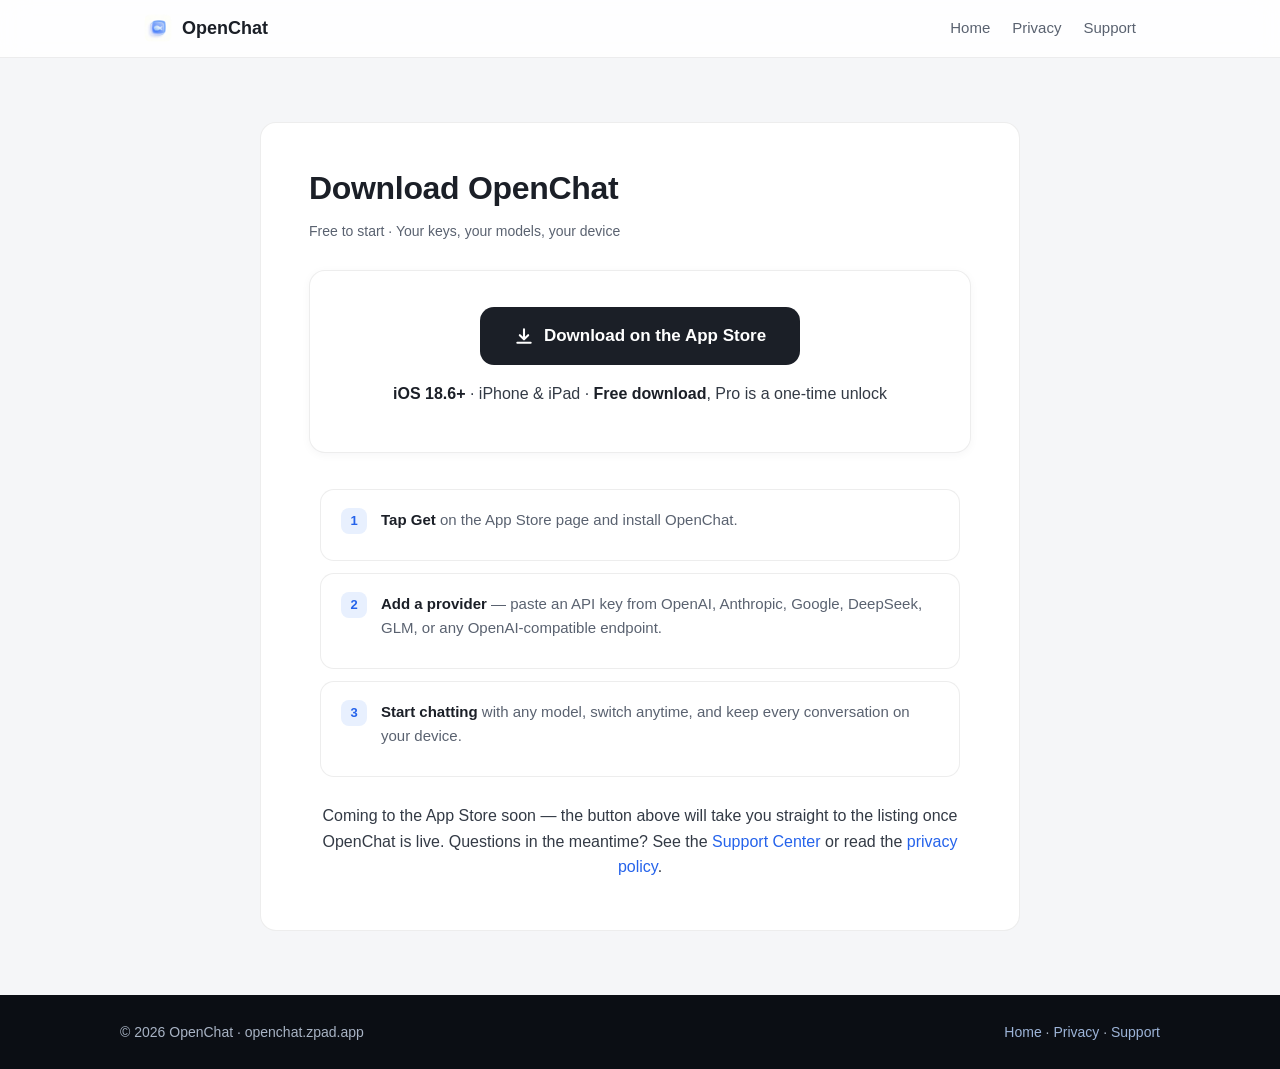
==== download.html @ de537dbe "feat: App Store download flow mirroring zpad.app - download.html: App Store download page (requireme" ====
<!DOCTYPE html>
<html lang="en">
<head>
  <meta charset="UTF-8">
  <meta name="viewport" content="width=device-width, initial-scale=1.0">
  <title>Download OpenChat — Get it on the App Store</title>
  <meta name="description" content="Download OpenChat for iPhone and iPad from the App Store. Free to start with your own API key; OpenChat Pro is an optional one-time unlock.">
  <link rel="icon" type="image/png" href="assets/icon.png">
  <link rel="apple-touch-icon" href="assets/icon.png">
  <link rel="stylesheet" href="styles.css">
  <style>
    .dl-card {
      background: var(--card);
      border: 1px solid rgba(0, 0, 0, 0.07);
      border-radius: var(--radius);
      padding: 36px 28px;
      display: flex; flex-direction: column; align-items: center; text-align: center; gap: 16px;
      box-shadow: 0 2px 10px rgba(15, 23, 42, 0.04);
      margin-bottom: 36px;
    }
    .dl-btn {
      display: inline-flex; align-items: center; gap: 10px;
      background: var(--ink); color: #fff;
      padding: 15px 34px; border-radius: 14px;
      font-weight: 700; font-size: 17px; text-decoration: none;
      transition: transform .15s ease, box-shadow .15s ease;
    }
    .dl-btn:hover { transform: translateY(-2px); box-shadow: 0 12px 28px rgba(15, 23, 42, .25); text-decoration: none; }
    .dl-meta { font-size: 13.5px; color: var(--ink-soft); }
    .dl-meta strong { color: var(--ink); }
    .dl-steps { display: grid; gap: 12px; max-width: 640px; margin: 0 auto; }
    .dl-step {
      display: flex; gap: 14px; align-items: flex-start;
      background: #fff; border: 1px solid rgba(0, 0, 0, 0.07); border-radius: 14px; padding: 18px 20px;
    }
    .dl-step-n {
      flex: none; width: 26px; height: 26px; border-radius: 8px;
      background: #e8f0fe; color: var(--accent-deep);
      display: flex; align-items: center; justify-content: center;
      font-size: 13px; font-weight: 700;
    }
    .dl-step p { font-size: 15px; color: var(--ink-soft); }
    .dl-step strong { color: var(--ink); }
    .dl-note { max-width: 640px; margin: 26px auto 0; font-size: 13.5px; color: var(--ink-soft); text-align: center; }
    .dl-note a { color: var(--accent-deep); }
  </style>
</head>
<body>
  <header class="nav">
    <div class="nav-inner">
      <a class="brand" href="/">
        <img src="assets/icon.png" alt="OpenChat icon" class="brand-icon">
        <span>OpenChat</span>
      </a>
      <nav>
        <a href="index.html">Home</a>
        <a href="privacy.html">Privacy</a>
        <a href="support.html">Support</a>
      </nav>
    </div>
  </header>

  <main class="legal">
    <div class="legal-inner">
      <h1>Download OpenChat</h1>
      <p class="meta">Free to start · Your keys, your models, your device</p>

      <div class="dl-card">
        <a class="dl-btn" href="get.html">
          <svg fill="none" stroke="currentColor" viewBox="0 0 24 24" width="20" height="20"><path stroke-linecap="round" stroke-linejoin="round" stroke-width="2.5" d="M12 4v12m0 0l-5-5m5 5l5-5M4 20h16"/></svg>
          Download on the App Store
        </a>
        <p class="dl-meta"><strong>iOS 18.6+</strong> · iPhone &amp; iPad · <strong>Free download</strong>, Pro is a one-time unlock</p>
      </div>

      <div class="dl-steps">
        <div class="dl-step"><span class="dl-step-n">1</span><p><strong>Tap Get</strong> on the App Store page and install OpenChat.</p></div>
        <div class="dl-step"><span class="dl-step-n">2</span><p><strong>Add a provider</strong> — paste an API key from OpenAI, Anthropic, Google, DeepSeek, GLM, or any OpenAI-compatible endpoint.</p></div>
        <div class="dl-step"><span class="dl-step-n">3</span><p><strong>Start chatting</strong> with any model, switch anytime, and keep every conversation on your device.</p></div>
      </div>

      <p class="dl-note">Coming to the App Store soon — the button above will take you straight to the listing once OpenChat is live. Questions in the meantime? See the <a href="support.html">Support Center</a> or read the <a href="privacy.html">privacy policy</a>.</p>
    </div>
  </main>

  <footer class="footer">
    <div class="footer-inner">
      <span>© 2026 OpenChat · openchat.zpad.app</span>
      <span><a href="index.html">Home</a> · <a href="privacy.html">Privacy</a> · <a href="support.html">Support</a></span>
    </div>
  </footer>
</body>
</html>
---- styles.css ----
:root {
  --bg: #0b0e14;
  --bg-soft: #f5f6f8;
  --card: #ffffff;
  --ink: #1b1f27;
  --ink-soft: #5a6270;
  --accent: #3b82f6;
  --accent-deep: #2563eb;
  --hero-ink: #f4f6fa;
  --hero-soft: #a8b3c4;
  --radius: 16px;
  --max: 1040px;
}

* { margin: 0; padding: 0; box-sizing: border-box; }

html { scroll-behavior: smooth; }

body {
  font-family: -apple-system, BlinkMacSystemFont, "SF Pro Text", "Segoe UI", Roboto, Helvetica, Arial, sans-serif;
  color: var(--ink);
  background: var(--bg-soft);
  line-height: 1.6;
  -webkit-font-smoothing: antialiased;
}

a { color: var(--accent-deep); text-decoration: none; }
a:hover { text-decoration: underline; }

/* Nav */
.nav {
  position: sticky;
  top: 0;
  z-index: 10;
  background: rgba(255, 255, 255, 0.86);
  backdrop-filter: saturate(180%) blur(14px);
  border-bottom: 1px solid rgba(0, 0, 0, 0.07);
}
.nav-inner {
  max-width: var(--max);
  margin: 0 auto;
  padding: 14px 24px;
  display: flex;
  align-items: center;
  justify-content: space-between;
}
.brand {
  display: flex;
  align-items: center;
  gap: 10px;
  font-weight: 700;
  font-size: 18px;
  color: var(--ink);
}
.brand:hover { text-decoration: none; }
.brand-icon { width: 28px; height: 28px; border-radius: 7px; }
.nav nav { display: flex; gap: 22px; }
.nav nav a { color: var(--ink-soft); font-weight: 500; font-size: 15px; }
.nav nav a:hover { color: var(--ink); text-decoration: none; }

/* Hero */
.hero {
  background:
    radial-gradient(1200px 500px at 70% -10%, rgba(59, 130, 246, 0.28), transparent 60%),
    radial-gradient(900px 420px at 15% 110%, rgba(139, 92, 246, 0.20), transparent 55%),
    var(--bg);
  color: var(--hero-ink);
  padding: 96px 24px 88px;
  text-align: center;
}
.hero-inner { max-width: 720px; margin: 0 auto; }
.hero-icon {
  border-radius: 26px;
  box-shadow: 0 24px 60px rgba(59, 130, 246, 0.35);
  margin-bottom: 28px;
}
.hero h1 {
  font-size: clamp(38px, 6.5vw, 64px);
  line-height: 1.08;
  letter-spacing: -0.02em;
  font-weight: 800;
}
.hero h1 .accent {
  background: linear-gradient(90deg, #60a5fa, #a78bfa);
  -webkit-background-clip: text;
  background-clip: text;
  color: transparent;
}
.hero .sub {
  margin: 22px auto 0;
  max-width: 560px;
  font-size: 18px;
  color: var(--hero-soft);
}
.cta-row { margin-top: 30px; }
.cta-soon {
  display: inline-block;
  padding: 12px 26px;
  border-radius: 999px;
  background: rgba(255, 255, 255, 0.10);
  border: 1px solid rgba(255, 255, 255, 0.22);
  color: var(--hero-ink);
  font-weight: 600;
  font-size: 15px;
}
.hero-points {
  list-style: none;
  display: flex;
  flex-wrap: wrap;
  justify-content: center;
  gap: 10px 26px;
  margin-top: 30px;
  color: var(--hero-soft);
  font-size: 14px;
}
.hero-points li::before { content: "✓ "; color: #60a5fa; font-weight: 700; }

/* Sections */
.section { padding: 76px 24px; }
.section-inner { max-width: var(--max); margin: 0 auto; }
.section h2 {
  font-size: clamp(28px, 4vw, 38px);
  letter-spacing: -0.01em;
  margin-bottom: 36px;
  text-align: center;
}
.section-alt { background: #ffffff; border-top: 1px solid rgba(0,0,0,0.05); border-bottom: 1px solid rgba(0,0,0,0.05); }

/* Feature grid */
.grid {
  display: grid;
  grid-template-columns: repeat(auto-fit, minmax(280px, 1fr));
  gap: 20px;
}
.card {
  background: var(--card);
  border: 1px solid rgba(0, 0, 0, 0.07);
  border-radius: var(--radius);
  padding: 26px 24px;
  box-shadow: 0 2px 10px rgba(15, 23, 42, 0.04);
}
.card-icon { font-size: 28px; margin-bottom: 12px; }
.card h3 { font-size: 18px; margin-bottom: 8px; }
.card p { color: var(--ink-soft); font-size: 15px; }

/* Steps / prose */
.prose { max-width: 720px; }
.steps { margin: 0 0 18px 22px; }
.steps li { margin-bottom: 10px; }

.footer-cta { text-align: center; }
.footer-cta p { color: var(--ink-soft); }

/* Footer */
.footer {
  background: var(--bg);
  color: var(--hero-soft);
  padding: 26px 24px;
  font-size: 14px;
}
.footer-inner {
  max-width: var(--max);
  margin: 0 auto;
  display: flex;
  justify-content: space-between;
  flex-wrap: wrap;
  gap: 8px;
}
.footer a { color: #9db4d8; }

/* Legal pages */
.legal { padding: 64px 24px; }
.legal-inner { max-width: 760px; margin: 0 auto; background: #fff; border: 1px solid rgba(0,0,0,0.07); border-radius: var(--radius); padding: 40px clamp(20px, 5vw, 48px); }
.legal h1 { font-size: 32px; margin-bottom: 6px; letter-spacing: -0.01em; }
.legal .meta { color: var(--ink-soft); font-size: 14px; margin-bottom: 28px; }
.legal h2 { font-size: 20px; margin: 30px 0 10px; }
.legal p, .legal li { color: #333a45; font-size: 16px; margin-bottom: 10px; }
.legal ul { margin: 0 0 10px 22px; }

@media (max-width: 640px) {
  .nav nav { gap: 14px; }
  .hero { padding: 64px 20px 60px; }
  .section { padding: 56px 20px; }
}

/* CTA as link */
a.cta-link { text-decoration: none; }
a.cta-link:hover {
  background: rgba(255, 255, 255, 0.18);
  border-color: rgba(255, 255, 255, 0.35);
}
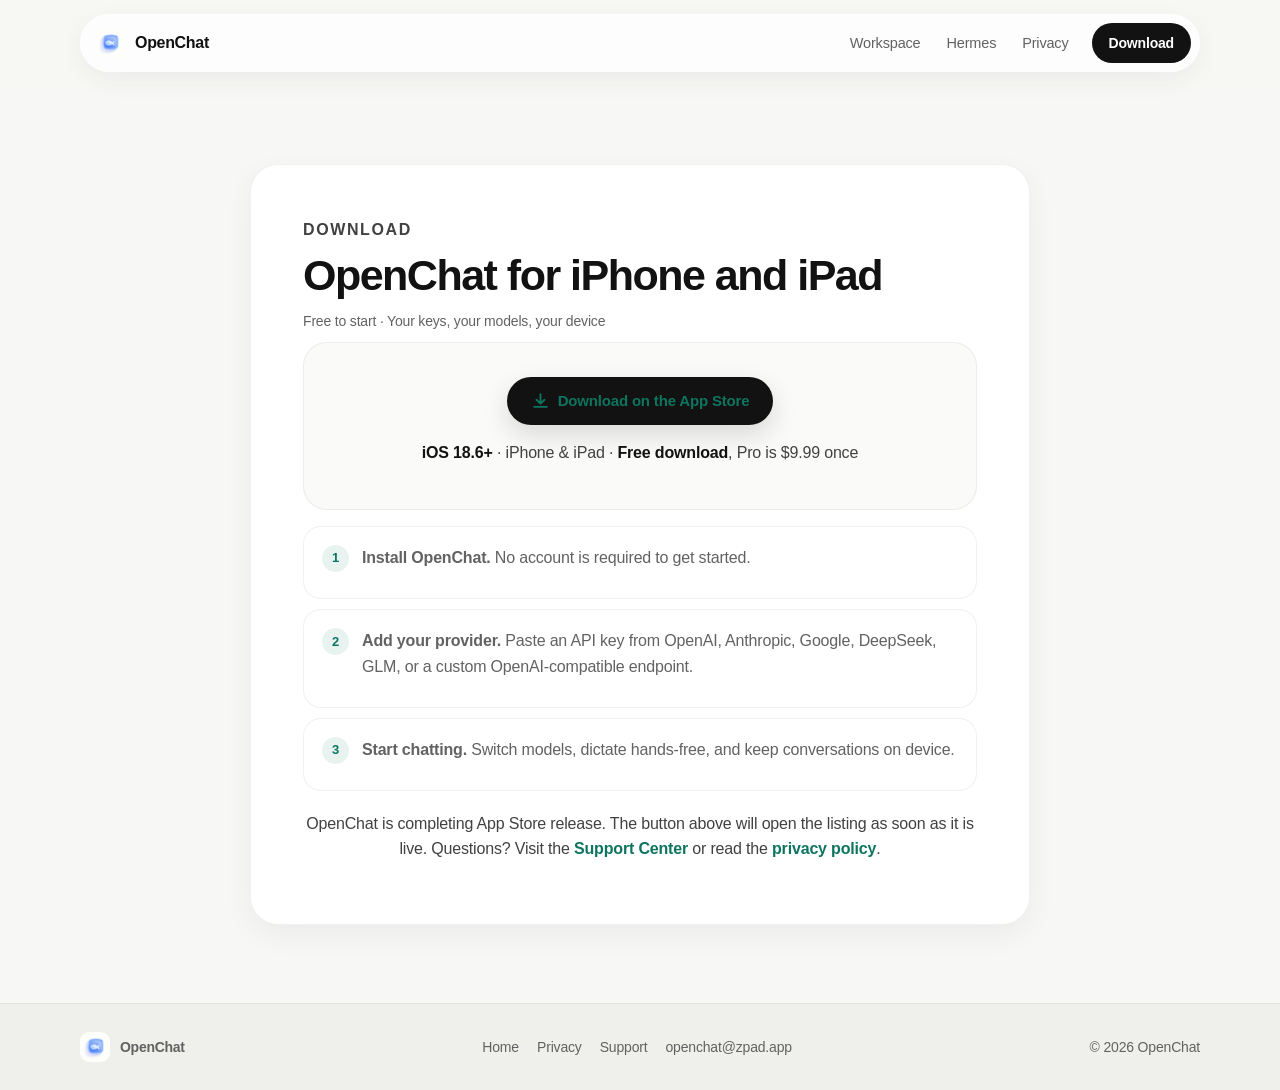
==== commit d13ef967: "feat: redesign marketing site" ====
--- a/download.html
+++ b/download.html
@@ -3,47 +3,11 @@
 <head>
   <meta charset="UTF-8">
   <meta name="viewport" content="width=device-width, initial-scale=1.0">
-  <title>Download OpenChat — Get it on the App Store</title>
-  <meta name="description" content="Download OpenChat for iPhone and iPad from the App Store. Free to start with your own API key; OpenChat Pro is an optional one-time unlock.">
+  <title>Download OpenChat — Private AI chat for iPhone and iPad</title>
+  <meta name="description" content="Download OpenChat for iPhone and iPad. Start free with your own provider key; OpenChat Pro is an optional $9.99 lifetime unlock.">
   <link rel="icon" type="image/png" href="assets/icon.png">
   <link rel="apple-touch-icon" href="assets/icon.png">
   <link rel="stylesheet" href="styles.css">
-  <style>
-    .dl-card {
-      background: var(--card);
-      border: 1px solid rgba(0, 0, 0, 0.07);
-      border-radius: var(--radius);
-      padding: 36px 28px;
-      display: flex; flex-direction: column; align-items: center; text-align: center; gap: 16px;
-      box-shadow: 0 2px 10px rgba(15, 23, 42, 0.04);
-      margin-bottom: 36px;
-    }
-    .dl-btn {
-      display: inline-flex; align-items: center; gap: 10px;
-      background: var(--ink); color: #fff;
-      padding: 15px 34px; border-radius: 14px;
-      font-weight: 700; font-size: 17px; text-decoration: none;
-      transition: transform .15s ease, box-shadow .15s ease;
-    }
-    .dl-btn:hover { transform: translateY(-2px); box-shadow: 0 12px 28px rgba(15, 23, 42, .25); text-decoration: none; }
-    .dl-meta { font-size: 13.5px; color: var(--ink-soft); }
-    .dl-meta strong { color: var(--ink); }
-    .dl-steps { display: grid; gap: 12px; max-width: 640px; margin: 0 auto; }
-    .dl-step {
-      display: flex; gap: 14px; align-items: flex-start;
-      background: #fff; border: 1px solid rgba(0, 0, 0, 0.07); border-radius: 14px; padding: 18px 20px;
-    }
-    .dl-step-n {
-      flex: none; width: 26px; height: 26px; border-radius: 8px;
-      background: #e8f0fe; color: var(--accent-deep);
-      display: flex; align-items: center; justify-content: center;
-      font-size: 13px; font-weight: 700;
-    }
-    .dl-step p { font-size: 15px; color: var(--ink-soft); }
-    .dl-step strong { color: var(--ink); }
-    .dl-note { max-width: 640px; margin: 26px auto 0; font-size: 13.5px; color: var(--ink-soft); text-align: center; }
-    .dl-note a { color: var(--accent-deep); }
-  </style>
 </head>
 <body>
   <header class="nav">
@@ -52,41 +16,44 @@
         <img src="assets/icon.png" alt="OpenChat icon" class="brand-icon">
         <span>OpenChat</span>
       </a>
-      <nav>
-        <a href="index.html">Home</a>
-        <a href="privacy.html">Privacy</a>
-        <a href="support.html">Support</a>
+      <nav aria-label="Primary">
+        <a href="index.html#workspace">Workspace</a>
+        <a href="index.html#hermes">Hermes</a>
+        <a href="index.html#privacy">Privacy</a>
+        <a class="nav-cta" href="download.html">Download</a>
       </nav>
     </div>
   </header>
 
   <main class="legal">
     <div class="legal-inner">
-      <h1>Download OpenChat</h1>
+      <p class="eyebrow">Download</p>
+      <h1>OpenChat for iPhone and iPad</h1>
       <p class="meta">Free to start · Your keys, your models, your device</p>
 
       <div class="dl-card">
-        <a class="dl-btn" href="get.html">
-          <svg fill="none" stroke="currentColor" viewBox="0 0 24 24" width="20" height="20"><path stroke-linecap="round" stroke-linejoin="round" stroke-width="2.5" d="M12 4v12m0 0l-5-5m5 5l5-5M4 20h16"/></svg>
+        <a class="button button-primary" href="get.html">
+          <svg aria-hidden="true" fill="none" stroke="currentColor" viewBox="0 0 24 24" width="19" height="19"><path stroke-linecap="round" stroke-linejoin="round" stroke-width="2.4" d="M12 4v12m0 0l-5-5m5 5l5-5M4 20h16"/></svg>
           Download on the App Store
         </a>
-        <p class="dl-meta"><strong>iOS 18.6+</strong> · iPhone &amp; iPad · <strong>Free download</strong>, Pro is a one-time unlock</p>
+        <p class="dl-meta" style="margin-top:15px;"><strong>iOS 18.6+</strong> · iPhone &amp; iPad · <strong>Free download</strong>, Pro is $9.99 once</p>
       </div>
 
       <div class="dl-steps">
-        <div class="dl-step"><span class="dl-step-n">1</span><p><strong>Tap Get</strong> on the App Store page and install OpenChat.</p></div>
-        <div class="dl-step"><span class="dl-step-n">2</span><p><strong>Add a provider</strong> — paste an API key from OpenAI, Anthropic, Google, DeepSeek, GLM, or any OpenAI-compatible endpoint.</p></div>
-        <div class="dl-step"><span class="dl-step-n">3</span><p><strong>Start chatting</strong> with any model, switch anytime, and keep every conversation on your device.</p></div>
+        <div class="dl-step"><span class="dl-step-n">1</span><p><strong>Install OpenChat.</strong> No account is required to get started.</p></div>
+        <div class="dl-step"><span class="dl-step-n">2</span><p><strong>Add your provider.</strong> Paste an API key from OpenAI, Anthropic, Google, DeepSeek, GLM, or a custom OpenAI-compatible endpoint.</p></div>
+        <div class="dl-step"><span class="dl-step-n">3</span><p><strong>Start chatting.</strong> Switch models, dictate hands-free, and keep conversations on device.</p></div>
       </div>
 
-      <p class="dl-note">Coming to the App Store soon — the button above will take you straight to the listing once OpenChat is live. Questions in the meantime? See the <a href="support.html">Support Center</a> or read the <a href="privacy.html">privacy policy</a>.</p>
+      <p class="dl-note">OpenChat is completing App Store release. The button above will open the listing as soon as it is live. Questions? Visit the <a href="support.html">Support Center</a> or read the <a href="privacy.html">privacy policy</a>.</p>
     </div>
   </main>
 
   <footer class="footer">
     <div class="footer-inner">
-      <span>© 2026 OpenChat · openchat.zpad.app</span>
-      <span><a href="index.html">Home</a> · <a href="privacy.html">Privacy</a> · <a href="support.html">Support</a></span>
+      <a class="brand" href="/"><img src="assets/icon.png" alt="" class="brand-icon"><span>OpenChat</span></a>
+      <nav aria-label="Footer"><a href="index.html">Home</a><a href="privacy.html">Privacy</a><a href="support.html">Support</a><a href="mailto:openchat@zpad.app">openchat@zpad.app</a></nav>
+      <span>© 2026 OpenChat</span>
     </div>
   </footer>
 </body>
--- a/styles.css
+++ b/styles.css
@@ -1,191 +1,285 @@
 :root {
-  --bg: #0b0e14;
-  --bg-soft: #f5f6f8;
-  --card: #ffffff;
-  --ink: #1b1f27;
-  --ink-soft: #5a6270;
-  --accent: #3b82f6;
-  --accent-deep: #2563eb;
-  --hero-ink: #f4f6fa;
-  --hero-soft: #a8b3c4;
-  --radius: 16px;
-  --max: 1040px;
-}
-
-* { margin: 0; padding: 0; box-sizing: border-box; }
-
-html { scroll-behavior: smooth; }
+  --paper: #f7f7f5;
+  --surface: #ffffff;
+  --surface-soft: #fbfbfa;
+  --ink: #121212;
+  --muted: #626262;
+  --line: rgba(18, 18, 18, .10);
+  --line-soft: rgba(18, 18, 18, .06);
+  --accent: #0d755f;
+  --accent-soft: #e8f3ef;
+  --shadow: 0 18px 50px rgba(18, 18, 18, .08);
+  --shadow-soft: 0 10px 30px rgba(18, 18, 18, .05);
+  --radius: 22px;
+  --max: 1120px;
+}
+
+* { box-sizing: border-box; margin: 0; padding: 0; }
+html { scroll-behavior: smooth; scroll-padding-top: 96px; }
 
 body {
-  font-family: -apple-system, BlinkMacSystemFont, "SF Pro Text", "Segoe UI", Roboto, Helvetica, Arial, sans-serif;
+  background: var(--paper);
   color: var(--ink);
-  background: var(--bg-soft);
-  line-height: 1.6;
+  font-family: ui-sans-serif, -apple-system, BlinkMacSystemFont, "SF Pro Text", "Segoe UI", sans-serif;
+  line-height: 1.58;
+  letter-spacing: -0.011em;
   -webkit-font-smoothing: antialiased;
-}
-
-a { color: var(--accent-deep); text-decoration: none; }
-a:hover { text-decoration: underline; }
-
-/* Nav */
+  text-rendering: optimizeLegibility;
+}
+
+img { display: block; max-width: 100%; }
+a { color: inherit; text-decoration: none; }
+::selection { background: #d8ebe5; color: var(--ink); }
+
+/* Navigation */
 .nav {
   position: sticky;
   top: 0;
-  z-index: 10;
-  background: rgba(255, 255, 255, 0.86);
-  backdrop-filter: saturate(180%) blur(14px);
-  border-bottom: 1px solid rgba(0, 0, 0, 0.07);
+  z-index: 100;
+  padding: 14px 20px;
+  background: rgba(247, 247, 245, .82);
+  backdrop-filter: blur(18px) saturate(150%);
 }
 .nav-inner {
   max-width: var(--max);
   margin: 0 auto;
-  padding: 14px 24px;
   display: flex;
   align-items: center;
   justify-content: space-between;
-}
-.brand {
-  display: flex;
-  align-items: center;
-  gap: 10px;
-  font-weight: 700;
-  font-size: 18px;
-  color: var(--ink);
-}
-.brand:hover { text-decoration: none; }
-.brand-icon { width: 28px; height: 28px; border-radius: 7px; }
-.nav nav { display: flex; gap: 22px; }
-.nav nav a { color: var(--ink-soft); font-weight: 500; font-size: 15px; }
-.nav nav a:hover { color: var(--ink); text-decoration: none; }
+  gap: 20px;
+  padding: 8px 8px 8px 14px;
+  background: rgba(255,255,255,.72);
+  border: 1px solid rgba(255,255,255,.75);
+  border-radius: 999px;
+  box-shadow: 0 8px 26px rgba(18,18,18,.05);
+}
+.brand { display: inline-flex; align-items: center; gap: 10px; font-weight: 650; letter-spacing:-.02em; }
+.brand-icon { width: 30px; height: 30px; border-radius: 9px; }
+.nav nav { display: flex; align-items: center; gap: 4px; }
+.nav nav a:not(.nav-cta) { padding: 8px 11px; border-radius: 999px; color: var(--muted); font-size: 14.5px; font-weight: 500; }
+.nav nav a:not(.nav-cta):hover { color: var(--ink); background: rgba(18,18,18,.04); }
+.nav-cta { margin-left: 8px; padding: 9px 17px; border-radius: 999px; background: var(--ink); color: #fff; font-size: 14px; font-weight: 600; }
+.nav-cta:hover { background: #333; }
 
 /* Hero */
 .hero {
+  position: relative;
+  overflow: hidden;
+  padding: clamp(56px, 9vw, 104px) 20px 72px;
   background:
-    radial-gradient(1200px 500px at 70% -10%, rgba(59, 130, 246, 0.28), transparent 60%),
-    radial-gradient(900px 420px at 15% 110%, rgba(139, 92, 246, 0.20), transparent 55%),
-    var(--bg);
-  color: var(--hero-ink);
-  padding: 96px 24px 88px;
-  text-align: center;
-}
-.hero-inner { max-width: 720px; margin: 0 auto; }
-.hero-icon {
+    radial-gradient(900px 420px at 50% -160px, rgba(13,117,95,.11), transparent 68%),
+    linear-gradient(180deg, #f9f9f7 0%, var(--paper) 100%);
+}
+.hero::after {
+  content: "";
+  position: absolute;
+  inset: auto 8% -90px;
+  height: 180px;
+  background: radial-gradient(closest-side, rgba(18,18,18,.06), transparent);
+  filter: blur(24px);
+}
+.hero-inner { max-width: 780px; margin: 0 auto; text-align: center; position: relative; z-index: 1; }
+.hero-eyebrow {
+  display: inline-flex;
+  align-items: center;
+  padding: 7px 14px;
+  border: 1px solid var(--line);
+  border-radius: 999px;
+  background: rgba(255,255,255,.68);
+  color: var(--muted);
+  font-size: 13px;
+  font-weight: 600;
+}
+.hero h1 {
+  margin-top: 26px;
+  font-size: clamp(46px, 8vw, 78px);
+  line-height: .98;
+  letter-spacing: -.045em;
+  font-weight: 640;
+}
+.hero h1 span { color: var(--accent); }
+.hero-copy { max-width: 620px; margin: 24px auto 0; color: var(--muted); font-size: clamp(17px,2.3vw,20px); }
+.hero-actions { display: flex; justify-content: center; flex-wrap: wrap; gap: 10px; margin-top: 30px; }
+
+.button {
+  display: inline-flex;
+  align-items: center;
+  justify-content: center;
+  gap: 8px;
+  min-height: 48px;
+  padding: 11px 24px;
+  border-radius: 999px;
+  font-size: 15px;
+  font-weight: 620;
+  transition: transform .18s ease, background .18s ease, border-color .18s ease, box-shadow .18s ease;
+}
+.button-primary { background: var(--ink); color: #fff; box-shadow: 0 10px 26px rgba(18,18,18,.14); }
+.button-primary:hover { transform: translateY(-1px); background: #2a2a2a; }
+.button-ghost { border: 1px solid var(--line); background: rgba(255,255,255,.65); color: var(--ink); }
+.button-ghost:hover { transform: translateY(-1px); border-color: rgba(18,18,18,.22); }
+
+/* Fake composer */
+.composer {
+  max-width: 670px;
+  margin: 40px auto 0;
+  padding: 15px;
+  background: rgba(255,255,255,.86);
+  border: 1px solid rgba(255,255,255,.9);
+  border-radius: 28px;
+  box-shadow: var(--shadow);
+  text-align: left;
+  backdrop-filter: blur(18px);
+}
+.composer-model {
+  display: inline-flex;
+  align-items: center;
+  gap: 7px;
+  padding: 5px 10px;
+  border-radius: 999px;
+  background: var(--accent-soft);
+  color: var(--accent);
+  font-size: 12px;
+  font-weight: 650;
+}
+.composer-model svg { width: 12px; height: 12px; fill: none; stroke: currentColor; stroke-width: 2; }
+.provider-dot { width: 6px; height: 6px; border-radius: 50%; background: currentColor; }
+.composer > p { margin: 13px 6px 16px; color: var(--ink); font-size: 18px; }
+.composer-tools { display: flex; align-items: center; gap: 7px; }
+.tool-chip { padding: 6px 10px; border-radius: 999px; border: 1px solid var(--line-soft); background: #fff; color: var(--muted); font-size: 12px; }
+.send-button { margin-left: auto; width: 34px; height: 34px; display: grid; place-items: center; border-radius: 50%; background: var(--ink); color: #fff; }
+.send-button svg { width: 16px; height: 16px; fill: none; stroke: currentColor; stroke-width: 2.4; stroke-linecap: round; }
+
+.hero-points { display: flex; justify-content: center; flex-wrap: wrap; gap: 8px 10px; margin: 22px 0 0; list-style: none; }
+.hero-points li { padding: 6px 12px; border-radius: 999px; background: rgba(255,255,255,.6); border: 1px solid var(--line-soft); color: var(--muted); font-size: 12.5px; }
+
+/* Shared sections */
+.section { padding: clamp(62px, 8vw, 100px) 20px; }
+.section-muted { background: #efefec; border-top: 1px solid var(--line-soft); border-bottom: 1px solid var(--line-soft); }
+.section-inner { max-width: var(--max); margin: 0 auto; }
+.section-head { max-width: 690px; margin: 0 auto 46px; text-align: center; }
+.section-head.align-left { margin: 0; text-align: left; }
+.eyebrow { color: var(--accent); font-size: 12px; font-weight: 750; letter-spacing: .10em; text-transform: uppercase; }
+.section h2 { margin-top: 12px; font-size: clamp(31px,4.7vw,47px); line-height: 1.08; letter-spacing: -.035em; font-weight: 640; }
+.section-head p { margin-top: 15px; color: var(--muted); font-size: 17px; }
+
+/* Features */
+.feature-grid { display: grid; grid-template-columns: repeat(3, minmax(0,1fr)); gap: 14px; }
+.feature-card {
+  background: var(--surface);
+  border: 1px solid var(--line-soft);
+  border-radius: var(--radius);
+  padding: 27px;
+  box-shadow: var(--shadow-soft);
+  transition: transform .2s ease, box-shadow .2s ease;
+}
+.feature-card:hover { transform: translateY(-3px); box-shadow: var(--shadow); }
+.feature-wide { grid-column: span 2; }
+.feature-icon { width: 40px; height: 40px; display: grid; place-items: center; border-radius: 13px; background: #f1f3f1; margin-bottom: 20px; }
+.feature-icon svg { width: 21px; height: 21px; fill: none; stroke: var(--ink); stroke-width: 1.7; stroke-linecap: round; stroke-linejoin: round; }
+.feature-card h3 { font-size: 19px; line-height: 1.28; letter-spacing: -.025em; }
+.feature-card p { margin-top: 9px; color: var(--muted); font-size: 15px; }
+.model-row { display: flex; flex-wrap: wrap; gap: 7px; margin-top: 23px; }
+.model-row span { padding: 6px 10px; border-radius: 999px; background: #f4f4f1; color: var(--muted); font-size: 12px; font-weight: 600; }
+
+/* Split / terminal */
+.split { display: grid; grid-template-columns: .9fr 1.1fr; align-items: center; gap: 46px; }
+.split-copy p { color: var(--muted); margin-top: 16px; font-size: 17px; }
+.check-list { list-style: none; margin-top: 25px; display: grid; gap: 10px; }
+.check-list li { position: relative; padding-left: 30px; color: var(--muted); }
+.check-list li::before, .check-list li::after { position: absolute; left: 0; top: 3px; width: 18px; height: 18px; border-radius: 50%; }
+.check-list li::before { content: ""; background: var(--accent); }
+.check-list li::after { content: ""; left: 6px; top: 8px; width: 5px; height: 9px; border: solid #fff; border-width: 0 2px 2px 0; transform: rotate(42deg); }
+.terminal { background: #191919; border-radius: 20px; box-shadow: var(--shadow); overflow: hidden; color: #f0f0ee; }
+.terminal-bar { display: flex; gap: 6px; padding: 14px 16px; background: rgba(255,255,255,.05); }
+.terminal-bar span { width: 9px; height: 9px; border-radius: 50%; background: rgba(255,255,255,.24); }
+.terminal code { display: block; padding: 25px 23px; font-family: ui-monospace, SFMono-Regular, Menlo, monospace; font-size: 13.5px; line-height: 1.75; color: #e8e8e4; overflow-wrap: anywhere; }
+
+/* Privacy */
+.privacy-panel { background: var(--surface); border: 1px solid var(--line-soft); border-radius: 30px; padding: clamp(30px,5vw,54px); box-shadow: var(--shadow-soft); }
+.privacy-grid { display: grid; grid-template-columns: repeat(4,1fr); gap: 14px; margin-top: 34px; }
+.privacy-grid > div { background: #fafaf8; border: 1px solid var(--line-soft); border-radius: 18px; padding: 20px; }
+.privacy-grid strong { display: block; margin-bottom: 6px; }
+.privacy-grid p { color: var(--muted); font-size: 14.5px; }
+
+/* Pro */
+.pro-card {
+  display: grid;
+  grid-template-columns: 1.4fr .6fr;
+  align-items: center;
+  gap: 26px;
+  max-width: 800px;
+  margin: 0 auto;
+  padding: 30px;
+  background: var(--ink);
+  color: #fff;
   border-radius: 26px;
-  box-shadow: 0 24px 60px rgba(59, 130, 246, 0.35);
-  margin-bottom: 28px;
-}
-.hero h1 {
-  font-size: clamp(38px, 6.5vw, 64px);
-  line-height: 1.08;
-  letter-spacing: -0.02em;
-  font-weight: 800;
-}
-.hero h1 .accent {
-  background: linear-gradient(90deg, #60a5fa, #a78bfa);
-  -webkit-background-clip: text;
-  background-clip: text;
-  color: transparent;
-}
-.hero .sub {
-  margin: 22px auto 0;
-  max-width: 560px;
-  font-size: 18px;
-  color: var(--hero-soft);
-}
-.cta-row { margin-top: 30px; }
-.cta-soon {
-  display: inline-block;
-  padding: 12px 26px;
-  border-radius: 999px;
-  background: rgba(255, 255, 255, 0.10);
-  border: 1px solid rgba(255, 255, 255, 0.22);
-  color: var(--hero-ink);
-  font-weight: 600;
-  font-size: 15px;
-}
-.hero-points {
-  list-style: none;
-  display: flex;
-  flex-wrap: wrap;
-  justify-content: center;
-  gap: 10px 26px;
-  margin-top: 30px;
-  color: var(--hero-soft);
-  font-size: 14px;
-}
-.hero-points li::before { content: "✓ "; color: #60a5fa; font-weight: 700; }
-
-/* Sections */
-.section { padding: 76px 24px; }
-.section-inner { max-width: var(--max); margin: 0 auto; }
-.section h2 {
-  font-size: clamp(28px, 4vw, 38px);
-  letter-spacing: -0.01em;
-  margin-bottom: 36px;
-  text-align: center;
-}
-.section-alt { background: #ffffff; border-top: 1px solid rgba(0,0,0,0.05); border-bottom: 1px solid rgba(0,0,0,0.05); }
-
-/* Feature grid */
-.grid {
-  display: grid;
-  grid-template-columns: repeat(auto-fit, minmax(280px, 1fr));
-  gap: 20px;
-}
-.card {
-  background: var(--card);
-  border: 1px solid rgba(0, 0, 0, 0.07);
-  border-radius: var(--radius);
-  padding: 26px 24px;
-  box-shadow: 0 2px 10px rgba(15, 23, 42, 0.04);
-}
-.card-icon { font-size: 28px; margin-bottom: 12px; }
-.card h3 { font-size: 18px; margin-bottom: 8px; }
-.card p { color: var(--ink-soft); font-size: 15px; }
-
-/* Steps / prose */
-.prose { max-width: 720px; }
-.steps { margin: 0 0 18px 22px; }
-.steps li { margin-bottom: 10px; }
-
-.footer-cta { text-align: center; }
-.footer-cta p { color: var(--ink-soft); }
+}
+.pro-card h3 { font-size: 26px; letter-spacing: -.03em; }
+.pro-card p { margin-top: 8px; color: rgba(255,255,255,.72); }
+.price { justify-self: end; text-align: right; color: rgba(255,255,255,.66); font-size: 13px; }
+.price span { display: block; color: #fff; font-size: 39px; line-height: 1; letter-spacing: -.04em; }
+
+/* Final CTA */
+.final-cta { padding: clamp(74px,10vw,118px) 20px; text-align: center; background: linear-gradient(180deg,var(--paper),#eeeeea); }
+.final-cta h2 { font-size: clamp(34px,5.5vw,54px); line-height: 1.04; letter-spacing: -.04em; }
+.final-cta p { margin: 15px auto 28px; max-width: 470px; color: var(--muted); }
 
 /* Footer */
-.footer {
-  background: var(--bg);
-  color: var(--hero-soft);
-  padding: 26px 24px;
-  font-size: 14px;
-}
-.footer-inner {
-  max-width: var(--max);
-  margin: 0 auto;
-  display: flex;
-  justify-content: space-between;
-  flex-wrap: wrap;
-  gap: 8px;
-}
-.footer a { color: #9db4d8; }
-
-/* Legal pages */
-.legal { padding: 64px 24px; }
-.legal-inner { max-width: 760px; margin: 0 auto; background: #fff; border: 1px solid rgba(0,0,0,0.07); border-radius: var(--radius); padding: 40px clamp(20px, 5vw, 48px); }
-.legal h1 { font-size: 32px; margin-bottom: 6px; letter-spacing: -0.01em; }
-.legal .meta { color: var(--ink-soft); font-size: 14px; margin-bottom: 28px; }
-.legal h2 { font-size: 20px; margin: 30px 0 10px; }
-.legal p, .legal li { color: #333a45; font-size: 16px; margin-bottom: 10px; }
+.footer { padding: 28px 20px; background: #efefec; border-top: 1px solid var(--line-soft); }
+.footer-inner { max-width: var(--max); margin: 0 auto; display: flex; align-items: center; justify-content: space-between; gap: 18px; flex-wrap: wrap; color: var(--muted); font-size: 14px; }
+.footer nav { display: flex; gap: 18px; flex-wrap: wrap; }
+.footer a:hover { color: var(--ink); }
+
+/* Download / legal pages */
+.legal { padding: clamp(46px,7vw,78px) 20px; }
+.legal-inner { max-width: 780px; margin: 0 auto; background: var(--surface); border: 1px solid var(--line-soft); border-radius: 28px; padding: clamp(28px,5vw,52px); box-shadow: var(--shadow-soft); }
+.legal h1 { font-size: clamp(31px,5vw,43px); letter-spacing: -.035em; line-height: 1.1; }
+.legal .meta { margin-top: 10px; color: var(--muted); font-size: 14px; }
+.legal h2 { margin: 32px 0 10px; font-size: 20px; letter-spacing: -.025em; }
+.legal p, .legal li { color: #414141; font-size: 16px; }
+.legal p { margin-bottom: 10px; }
 .legal ul { margin: 0 0 10px 22px; }
-
-@media (max-width: 640px) {
-  .nav nav { gap: 14px; }
-  .hero { padding: 64px 20px 60px; }
-  .section { padding: 56px 20px; }
-}
-
-/* CTA as link */
-a.cta-link { text-decoration: none; }
-a.cta-link:hover {
-  background: rgba(255, 255, 255, 0.18);
-  border-color: rgba(255, 255, 255, 0.35);
-}
+.legal a, .dl-note a { color: var(--accent); font-weight: 600; }
+.legal a:hover, .dl-note a:hover { text-decoration: underline; }
+.legal code { padding: .12em .34em; border-radius: 5px; background: #f2f2ef; font-family: ui-monospace, SFMono-Regular, Menlo, monospace; font-size: .91em; }
+
+.dl-card { background: #fafaf8; border: 1px solid var(--line-soft); border-radius: 24px; padding: 34px 26px; text-align: center; margin-bottom: 16px; }
+.dl-meta { color: var(--muted); font-size: 14px; }
+.dl-meta strong { color: var(--ink); }
+.dl-steps { display: grid; gap: 10px; }
+.dl-step { display: flex; align-items: flex-start; gap: 13px; background: #fff; border: 1px solid var(--line-soft); border-radius: 18px; padding: 18px; }
+.dl-step-n { flex: 0 0 auto; width: 27px; height: 27px; display: grid; place-items: center; border-radius: 50%; background: var(--accent-soft); color: var(--accent); font-size: 13px; font-weight: 700; }
+.dl-step p { color: var(--muted); }
+.dl-note { margin-top: 20px; color: var(--muted); font-size: 14px; text-align: center; }
+
+/* Redirect page */
+.get-wrap { min-height: 100vh; display: grid; place-items: center; padding: 24px; background: var(--paper); }
+.get-card { max-width: 430px; text-align: center; }
+.get-icon { width: 62px; height: 62px; border-radius: 17px; margin: 0 auto 22px; box-shadow: var(--shadow); }
+.get-card h1 { font-size: 21px; letter-spacing: -.025em; }
+.get-card p { margin: 10px 0 18px; color: var(--muted); font-size: 14.5px; }
+.get-card a { color: var(--accent); font-weight: 650; border-bottom: 1px solid rgba(13,117,95,.28); }
+.spin { display: inline-block; width: 14px; height: 14px; border: 2px solid rgba(18,18,18,.12); border-top-color: var(--accent); border-radius: 50%; animation: spin .8s linear infinite; vertical-align: -2px; margin-right: 8px; }
+.soon-badge { display: inline-block; margin-top: 8px; padding: 8px 17px; border-radius: 999px; border: 1px solid var(--line); background: #fff; font-size: 13.5px; font-weight: 620; }
+
+/* Responsive */
+@media (max-width: 900px) {
+  .feature-grid, .privacy-grid { grid-template-columns: 1fr 1fr; }
+  .feature-wide { grid-column: span 2; }
+  .split { grid-template-columns: 1fr; }
+  .pro-card { grid-template-columns: 1fr; }
+  .price { justify-self: start; text-align: left; }
+}
+@media (max-width: 700px) {
+  .nav { padding: 10px; }
+  .nav-inner { justify-content: center; }
+  .brand { margin-right: auto; }
+  .nav nav a:not(.nav-cta) { display: none; }
+  .feature-grid, .privacy-grid { grid-template-columns: 1fr; }
+  .feature-wide { grid-column: auto; }
+  .composer { border-radius: 24px; }
+  .footer-inner { justify-content: center; text-align: center; }
+}
+@media (prefers-reduced-motion: reduce) {
+  * { animation: none !important; transition: none !important; scroll-behavior: auto !important; }
+}
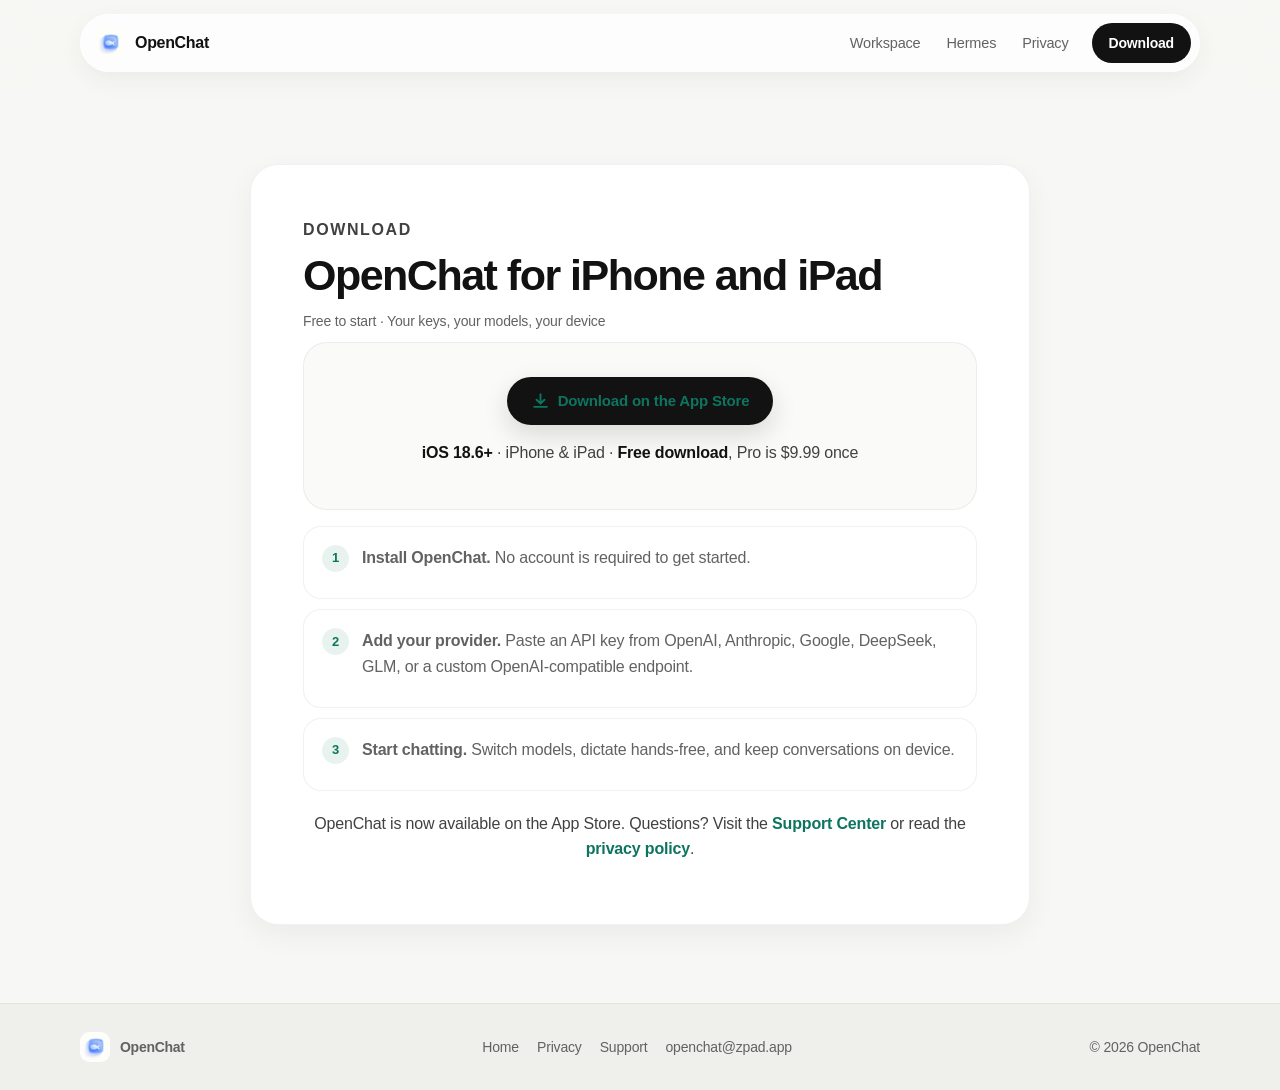
==== commit 521659d0: "fix: link to live App Store listing" ====
--- a/download.html
+++ b/download.html
@@ -32,7 +32,7 @@
       <p class="meta">Free to start · Your keys, your models, your device</p>
 
       <div class="dl-card">
-        <a class="button button-primary" href="get.html">
+        <a class="button button-primary" href="https://apps.apple.com/us/app/openchat-pro/id6813100017">
           <svg aria-hidden="true" fill="none" stroke="currentColor" viewBox="0 0 24 24" width="19" height="19"><path stroke-linecap="round" stroke-linejoin="round" stroke-width="2.4" d="M12 4v12m0 0l-5-5m5 5l5-5M4 20h16"/></svg>
           Download on the App Store
         </a>
@@ -45,7 +45,7 @@
         <div class="dl-step"><span class="dl-step-n">3</span><p><strong>Start chatting.</strong> Switch models, dictate hands-free, and keep conversations on device.</p></div>
       </div>
 
-      <p class="dl-note">OpenChat is completing App Store release. The button above will open the listing as soon as it is live. Questions? Visit the <a href="support.html">Support Center</a> or read the <a href="privacy.html">privacy policy</a>.</p>
+      <p class="dl-note">OpenChat is now available on the App Store. Questions? Visit the <a href="support.html">Support Center</a> or read the <a href="privacy.html">privacy policy</a>.</p>
     </div>
   </main>
 
